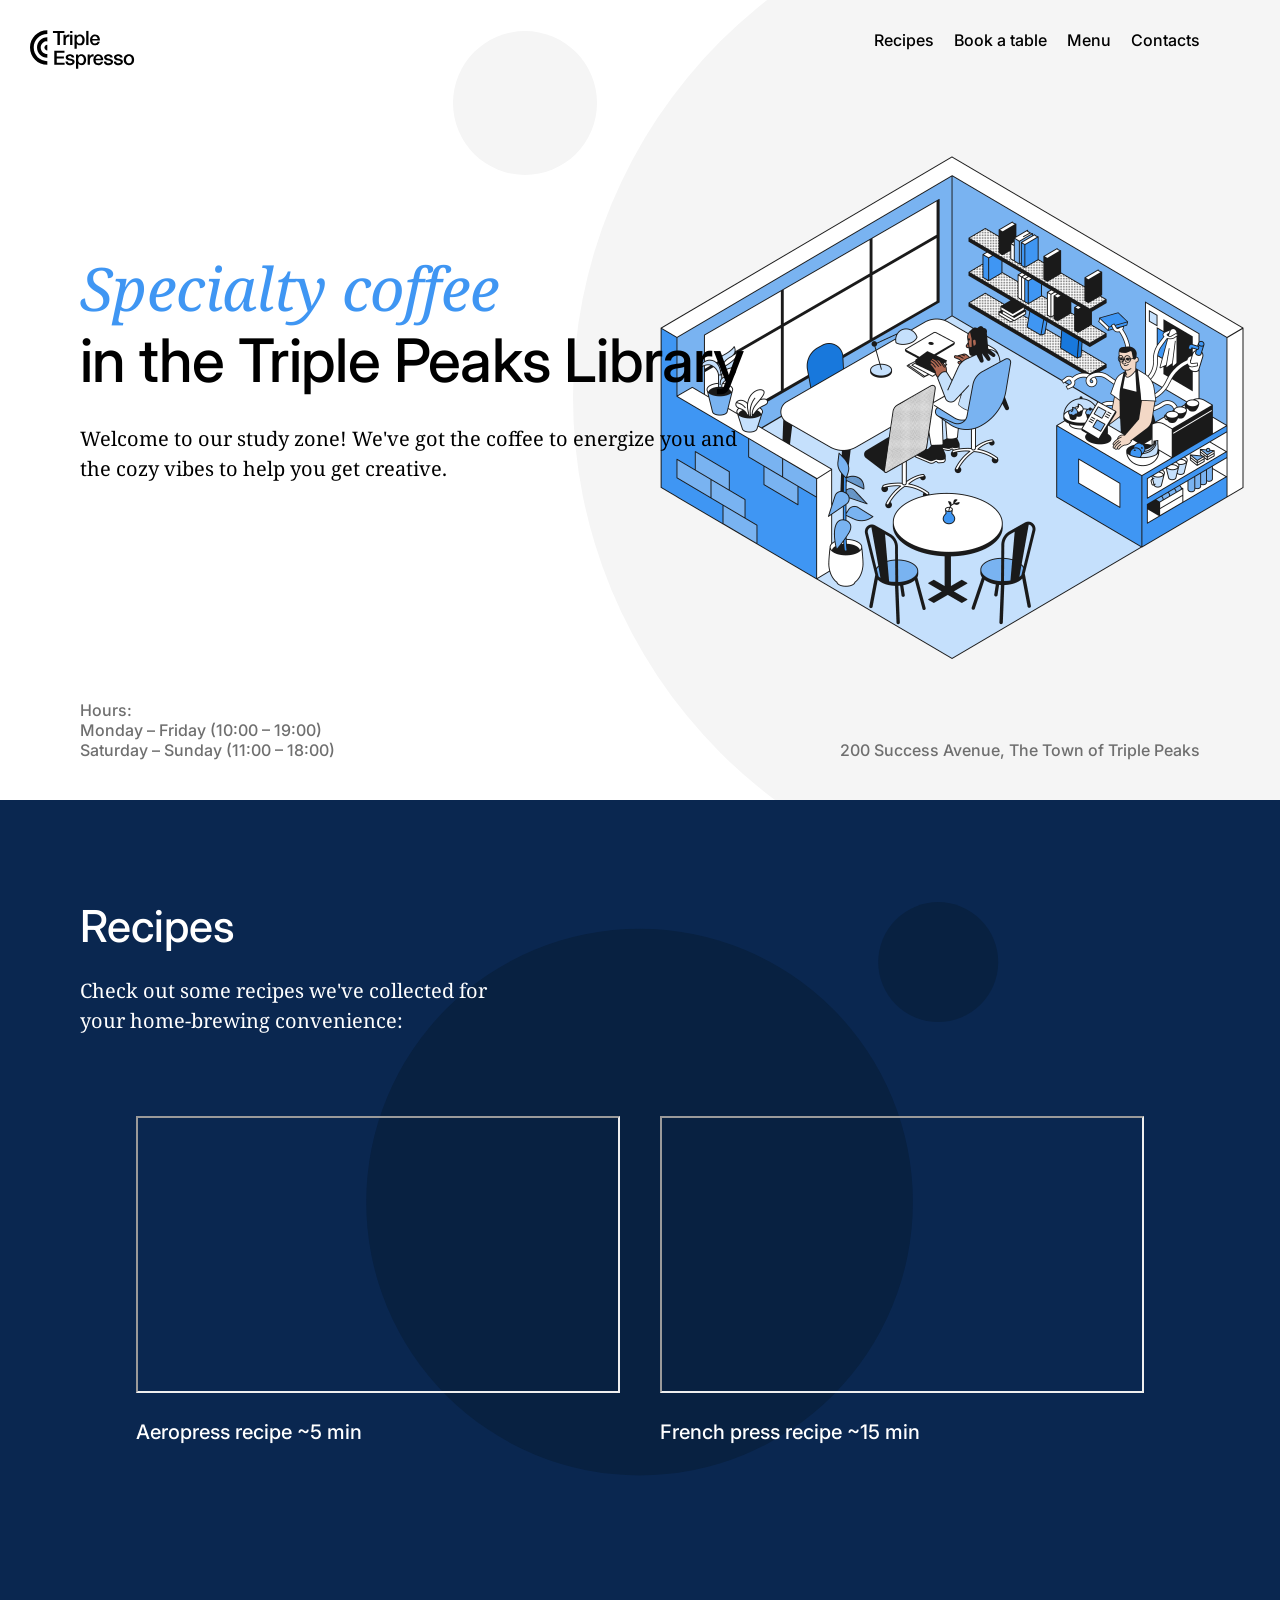
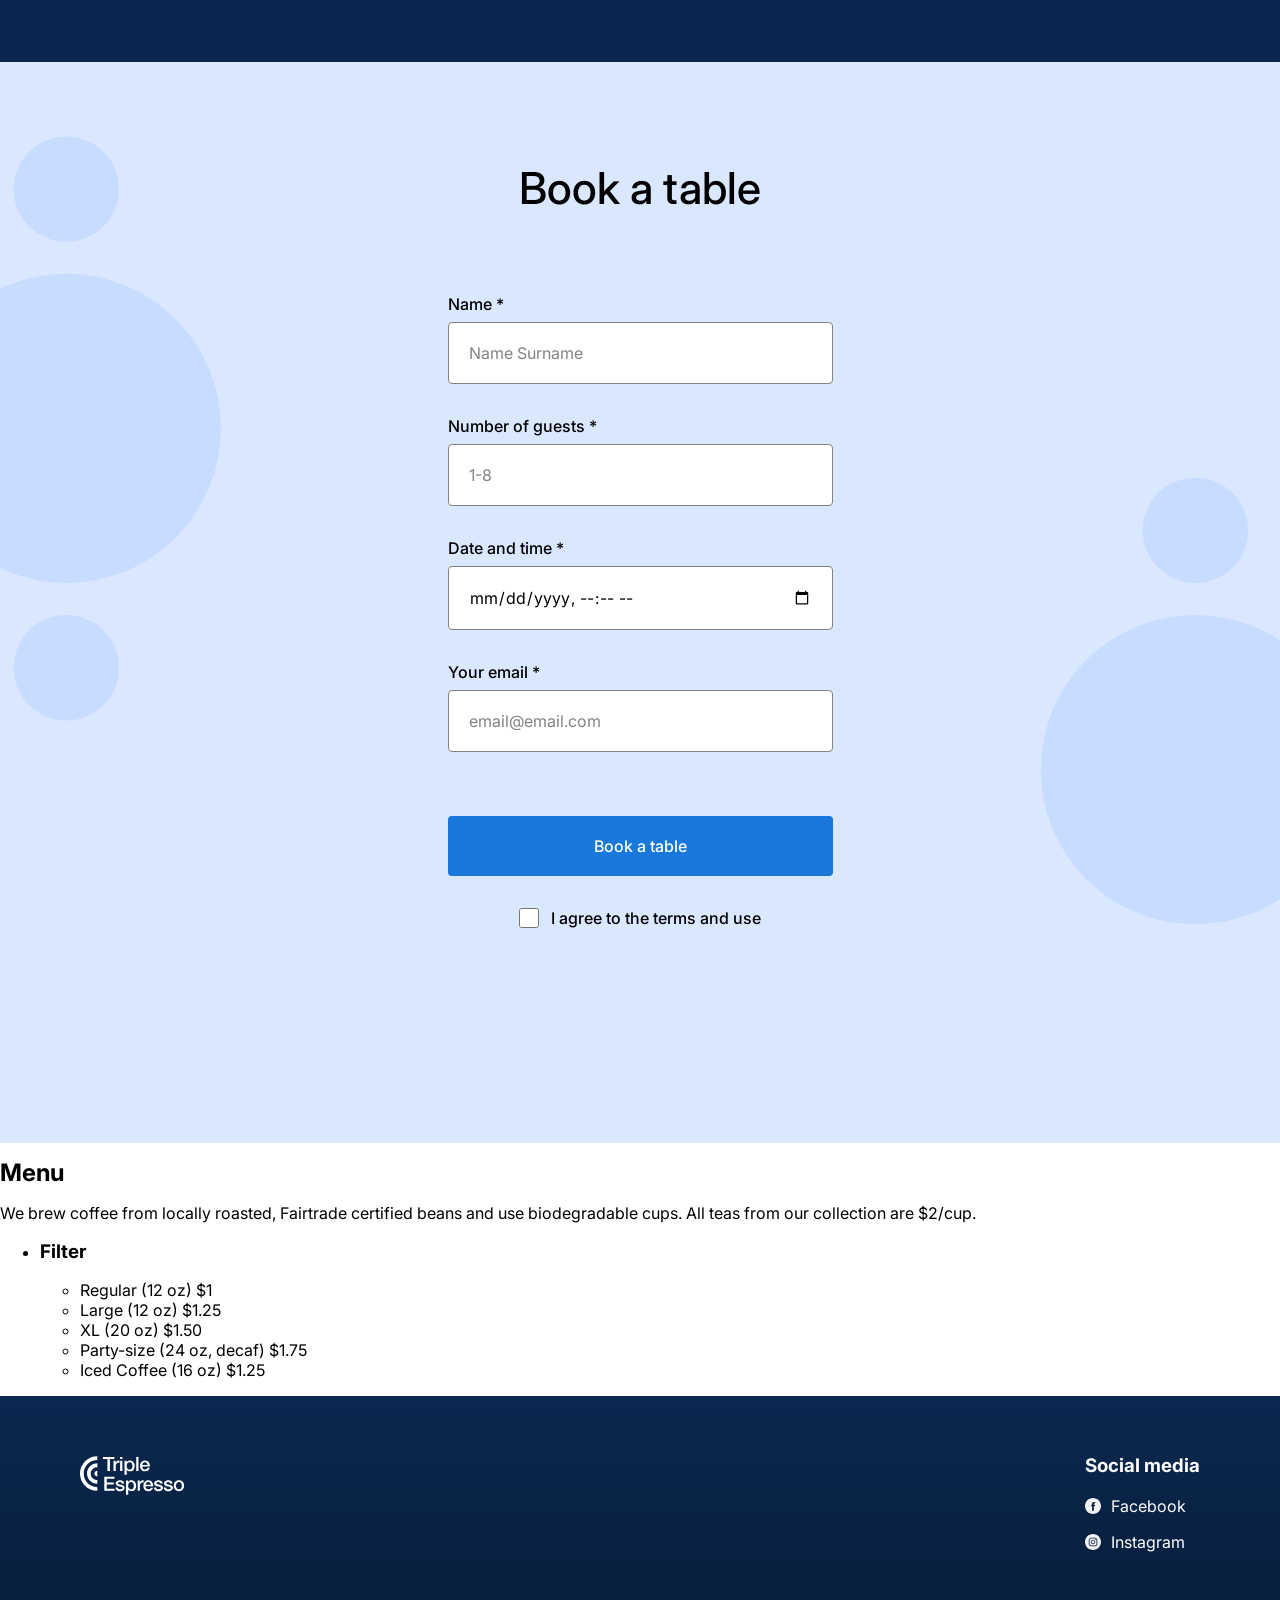
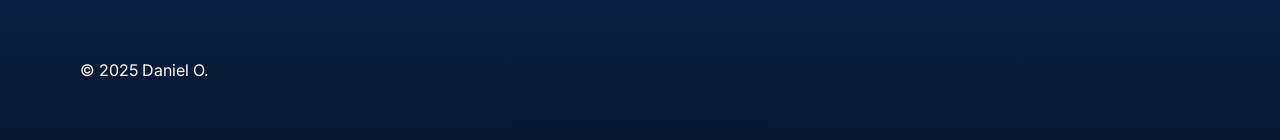
==== se_project_coffeeshop-ft/index.html @ 3f585b09 "Add files via upload" ====
<!DOCTYPE html>
<html lang="en">
  <head>
    <meta charset="UTF-8" />
    <meta http-equiv="X-UA-Compatible" content="IE=edge" />
    <meta name="viewport" content="width=device-width, initial-scale=1.0" />
    <meta name="description" content="Coffee Shop Landing Page" />
    <meta name="author" content="Software Engineer" />
    <meta name="keywords" content="HTML, CSS" />
    <link rel="stylesheet" href="pages/index.css" />
    <link rel="stylesheet" href="vendor/normalize.css" />
    <link rel="preconnect" href="https://fonts.googleapis.com" />
    <link rel="preconnect" href="https://fonts.gstatic.com" crossorigin />
    <link
      href="https://fonts.googleapis.com/css2?family=Inter:wght@100..900&family=Noto+Serif:ital,wght@0,100..900;1,100..900&display=swap"
      rel="stylesheet"
    />
    <link rel="icon" type="image/x-icon" href="favicon.ico" />
    <title>Coffee Shop</title>
  </head>
  <body>
    <div class="page">
      <header class="header">
        <nav class="nav">
          <img
            src="./images/logo_coffeeshop_dark.svg"
            alt="Triple Espresso Coffee Shop Logo"
            class="nav__logo"
          />
          <ul class="nav__links">
            <li><a class="nav__link">Recipes</a></li>
            <li><a class="nav__link">Book a table</a></li>
            <li><a class="nav__link">Menu</a></li>
            <li><a class="nav__link">Contacts</a></li>
          </ul>
        </nav>
        <h1 class="header__title">
          <span class="header__span-accent">Specialty coffee</span>
          in the Triple Peaks Library
        </h1>
        <p class="header__description">
          Welcome to our study zone! We've got the coffee to energize you and
          the cozy vibes to help you get creative.
        </p>
        <img
          src="./images/inside_coffee_shop.png"
          alt="Illustration 'Inside the coffee shop'"
          class="header__image"
        />
        <div class="header__footer">
          <div class="header__hours">
            <p class="header__paragraph">Hours:</p>
            <p class="header__paragraph">Monday – Friday (10:00 – 19:00)</p>
            <p class="header__paragraph">Saturday – Sunday (11:00 – 18:00)</p>
          </div>
          <p class="header__paragraph">
            200 Success Avenue, The Town of Triple Peaks
          </p>
        </div>
      </header>

      <main class="content">
        <!-- Add the recipes section here -->
         <section class="recipes">
          <h2 class="recipes__title">Recipes</h2>
          <p class="recipes__subtitle">Check out some recipes we've collected for your home-brewing convenience:</p>
          <ul class="recipes__videos">
            <li>
              <iframe class="recipes__iframe" src="https://www.youtube.com/embed/j6VlT_jUVPc?si=UdrqPVOujJDQEb-5" title="YouTube video player"  allow="accelerometer; autoplay; clipboard-write; encrypted-media; gyroscope; picture-in-picture; web-share" referrerpolicy="strict-origin-when-cross-origin" allowfullscreen></iframe>

              <p class="recipes__videos-caption">Aeropress recipe ~5 min</p>
            </li>
            <li>
              <iframe class="recipes__iframe" src="https://www.youtube.com/embed/st571DYYTR8?si=dxeDMWac3JKqdhB3" title="YouTube video player"  allow="accelerometer; autoplay; clipboard-write; encrypted-media; gyroscope; picture-in-picture; web-share" referrerpolicy="strict-origin-when-cross-origin" allowfullscreen></iframe>
              <p class="recipes__videos-caption">French press recipe ~15 min</p>
            </li>
          </ul>
         </section>
         <section class="reservation">
          <h2 class="reservation__title">Book a table</h2>
          <form class="form reservation__form">
            <fieldset class="form__fieldset">
              <label for="reservation-name" class="form__label">
                Name *
                <input id="reservation-name" type="text" class="form__input" placeholder="Name Surname" required>
              </label>
              <label for="reservation-guests" class="form__label">
                Number of guests *
                <input  id="reservation-guests" type="number" class="form__input" placeholder="1-8" required>
              </label>
              <label for="reservation-datetime" class="form__label">
                Date and time *
                <input id="reservation-datetime" type="datetime-local" class="form__input" required>
              </label>
              <label for="reservation-email" class="form__label">
                Your email *
                <input id="reservation-email" type="email" class="form__input" placeholder="email@email.com" required>
              </label>
            </fieldset>
            <button type="submit" class="form__button">Book a table</button>
            <label for="terms-of-use" class="form__label form__label_type_checkbox">
              <input id="terms-of-use" type="checkbox" class="form__checkbox" required />
              I agree to the terms and use
            </label>
          </form>
         </section>
         <section class="menu">
          <h2 class="menu__title">Menu</h2>
          <p class="menu__title">
            We brew coffee from locally roasted, Fairtrade certified beans and use biodegradable
            cups. All teas from our collection are $2/cup.
          </p>
          <ul class="menu__cards">
            <li class="cards">
              <h3 class="card__title">Filter</h3>
              <ul class="card__list">
                <li class="card__list-item">Regular (12 oz) $1</li>
                <li class="card__list-item">Large (12 oz) $1.25</li>
                <li class="card__list-item">XL (20 oz) $1.50</li>
                <li class="card__list-item">Party-size (24 oz, decaf) $1.75</li>
                <li class="card__list-item">Iced Coffee (16 oz) $1.25</li>
              </ul>
            </li>
          </ul>
         </section>
      </main>

      <footer class="footer">
        <div class="footer__content">
          <img
            src="./images/logo_coffeeshop_light.svg"
            alt="Triple Peaks Logo"
            class="footer__logo"
          />
          <div>
            <h3 class="footer__social-heading">Social media</h3>
            <ul class="footer__list">
              <li class="footer__list-item">
                <a href="#" class="footer__social-link">
                  <img
                    src="./images/facebook_white.svg"
                    alt="Facebook icon"
                    class="footer__social-icon"
                  />
                  Facebook
                </a>
              </li>
              <li class="footer__list-item">
                <a href="#" class="footer__social-link">
                  <img
                    src="./images/instagram_white.svg"
                    alt="Instagram icon"
                    class="footer__social-icon"
                  />
                  Instagram
                </a>
              </li>
            </ul>
          </div>
        </div>
        <p class="footer__copyright">&copy; 2025 Daniel O.</p>
      </footer>
    </div>
  </body>
</html>
---- se_project_coffeeshop-ft/pages/index.css ----
@import url(../blocks/page.css);
@import url(../blocks/header.css);
@import url(../blocks/nav.css);
@import url(../blocks/recipes.css);
@import url(../blocks/reservation.css);
@import url(../blocks/footer.css);
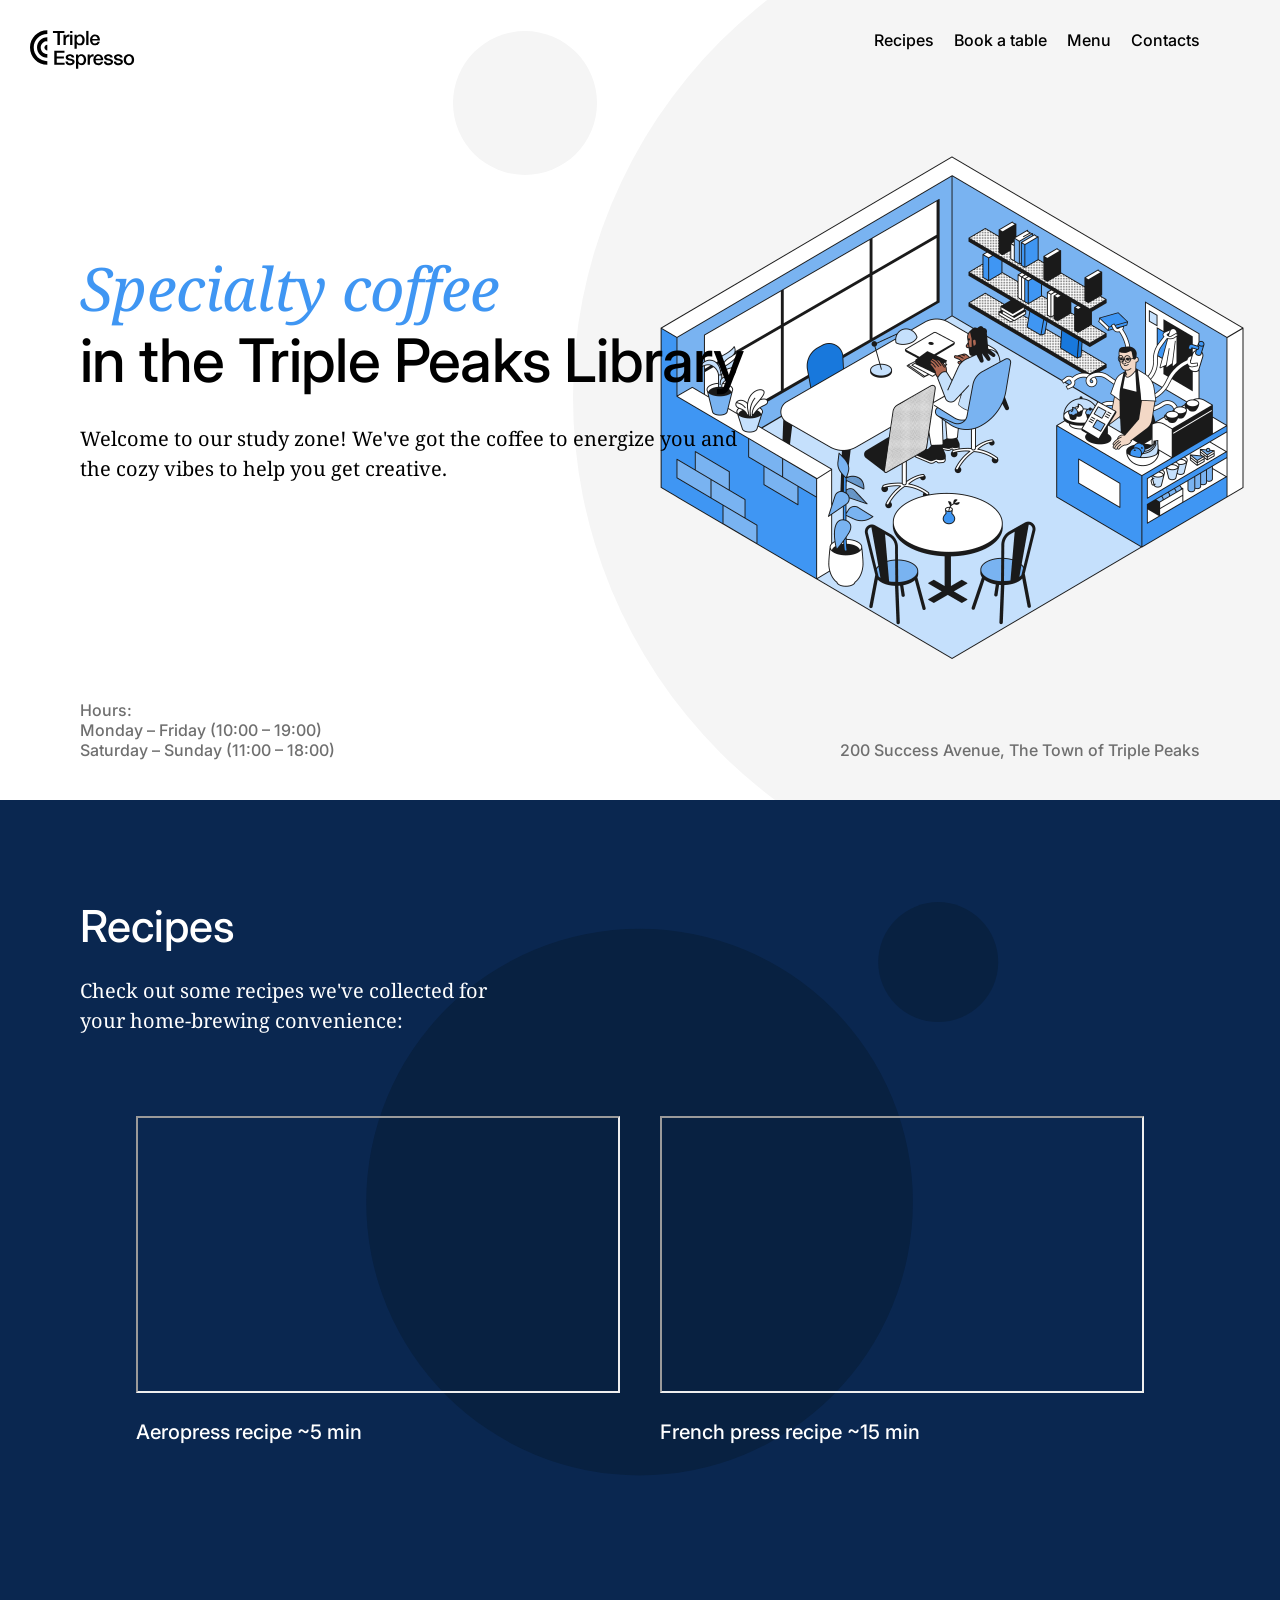
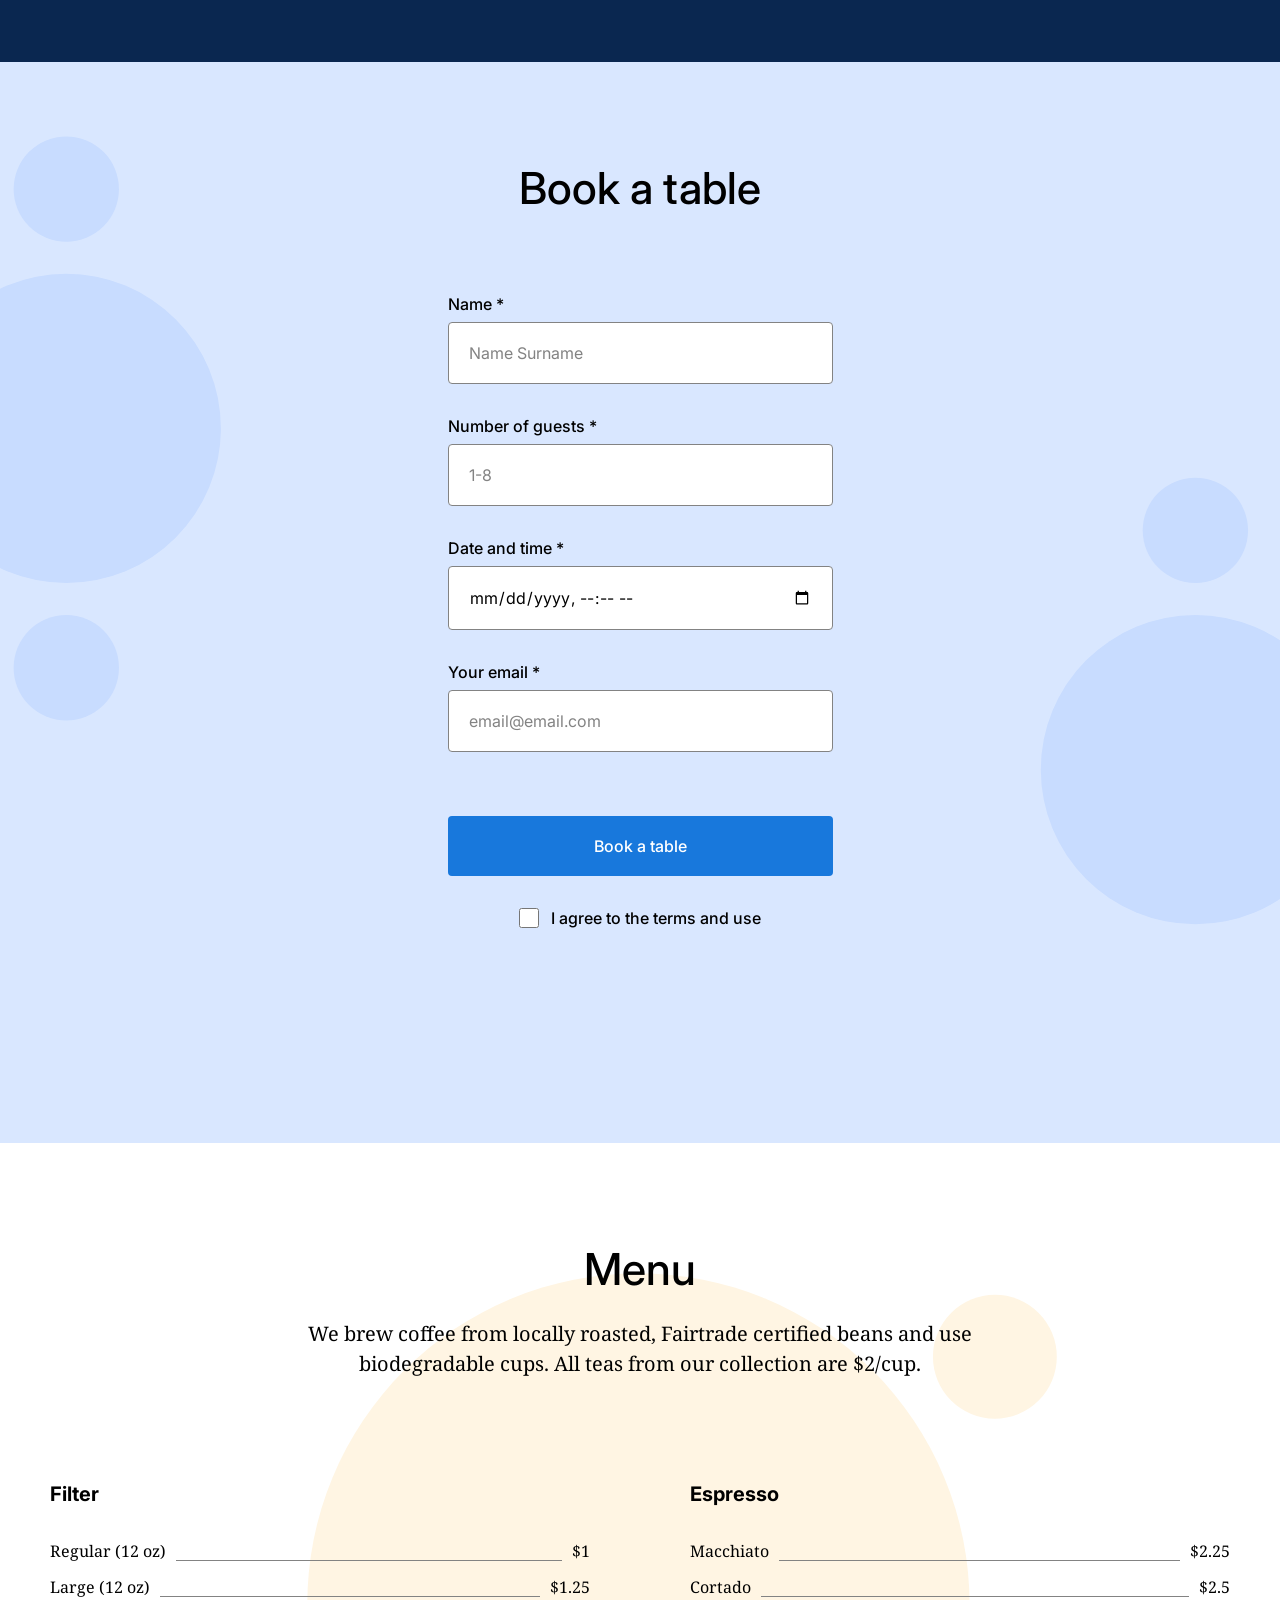
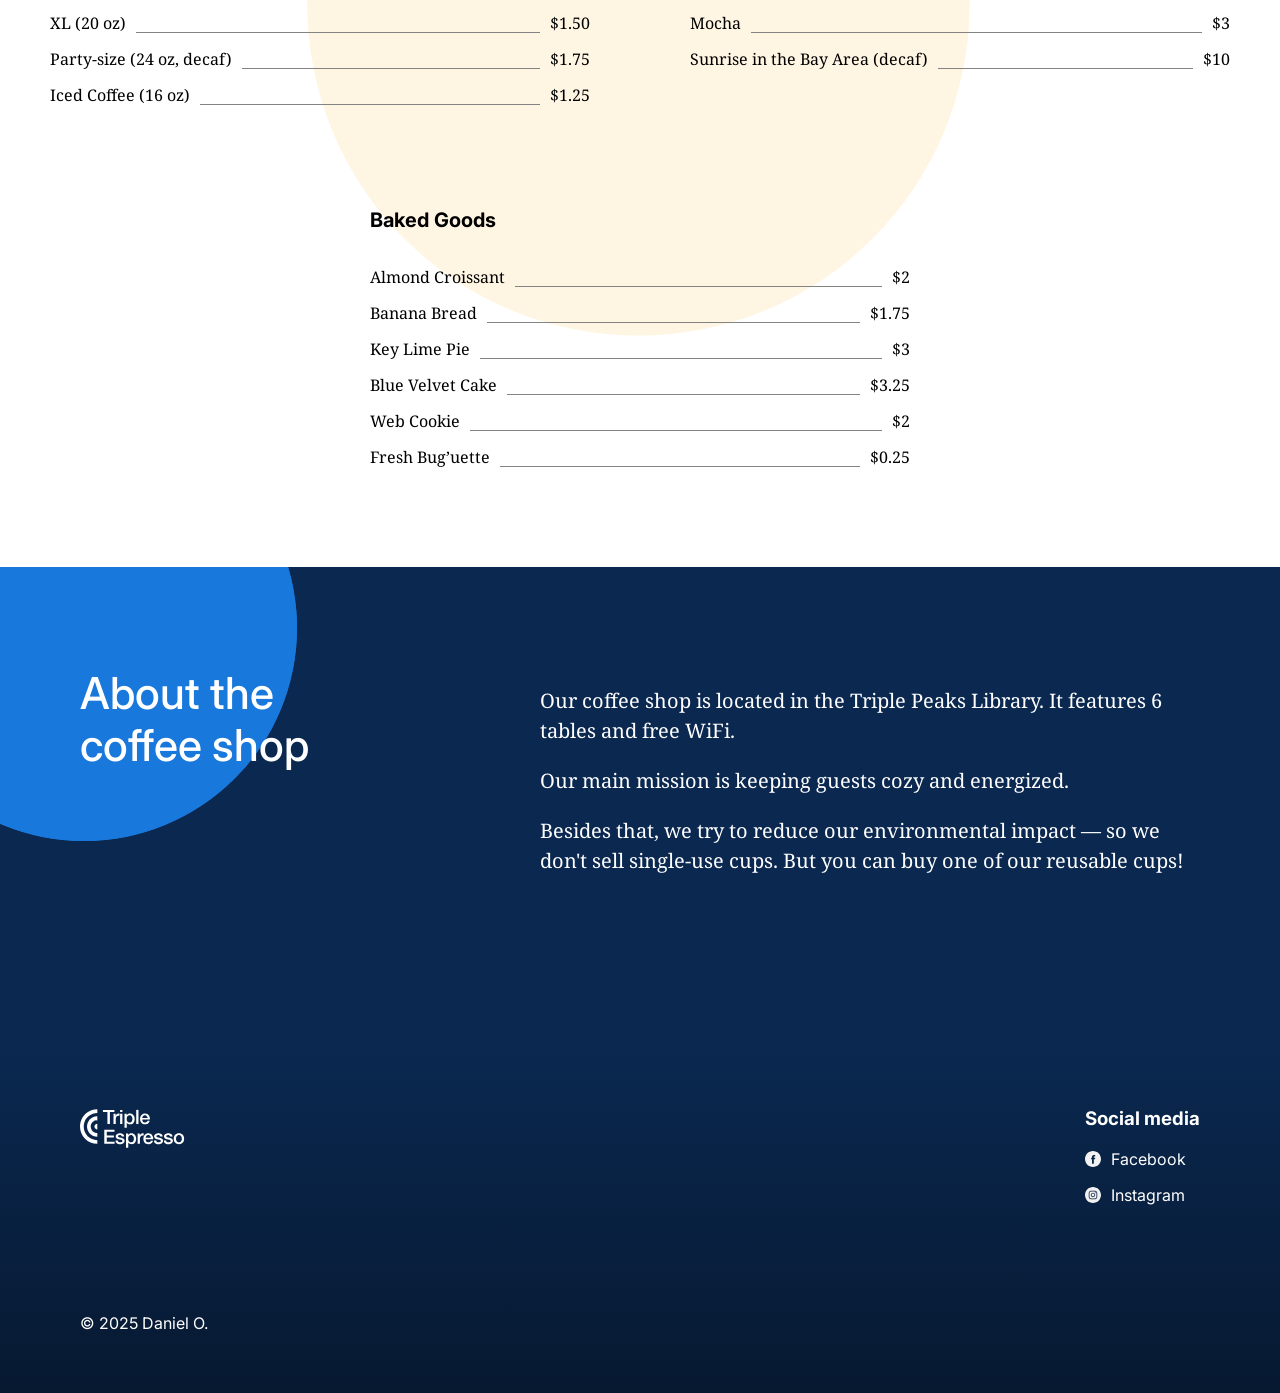
==== commit db3f84ea: "Complete final stage of Coffeeshop Landing Page" ====
--- a/se_project_coffeeshop-ft/index.html
+++ b/se_project_coffeeshop-ft/index.html
@@ -28,10 +28,10 @@
             class="nav__logo"
           />
           <ul class="nav__links">
-            <li><a class="nav__link">Recipes</a></li>
-            <li><a class="nav__link">Book a table</a></li>
-            <li><a class="nav__link">Menu</a></li>
-            <li><a class="nav__link">Contacts</a></li>
+            <li><a href="#recipes" class="nav__link">Recipes</a></li>
+            <li><a href="#reservation" class="nav__link">Book a table</a></li>
+            <li><a href="#menu" class="nav__link">Menu</a></li>
+            <li><a href="#footer" class="nav__link">Contacts</a></li>
           </ul>
         </nav>
         <h1 class="header__title">
@@ -60,8 +60,8 @@
       </header>
 
       <main class="content">
-        <!-- Add the recipes section here -->
-         <section class="recipes">
+        <!-- recipes section -->
+         <section class="recipes" id="recipes">
           <h2 class="recipes__title">Recipes</h2>
           <p class="recipes__subtitle">Check out some recipes we've collected for your home-brewing convenience:</p>
           <ul class="recipes__videos">
@@ -76,7 +76,8 @@
             </li>
           </ul>
          </section>
-         <section class="reservation">
+         <!-- reservation section -->
+         <section class="reservation" id="reservation">
           <h2 class="reservation__title">Book a table</h2>
           <form class="form reservation__form">
             <fieldset class="form__fieldset">
@@ -104,28 +105,67 @@
             </label>
           </form>
          </section>
-         <section class="menu">
+         <section class="menu" id="menu">
           <h2 class="menu__title">Menu</h2>
-          <p class="menu__title">
+          <p class="menu__subtitle">
             We brew coffee from locally roasted, Fairtrade certified beans and use biodegradable
             cups. All teas from our collection are $2/cup.
           </p>
           <ul class="menu__cards">
-            <li class="cards">
+            <!-- First card -->
+            <li class="card">
               <h3 class="card__title">Filter</h3>
               <ul class="card__list">
-                <li class="card__list-item">Regular (12 oz) $1</li>
-                <li class="card__list-item">Large (12 oz) $1.25</li>
-                <li class="card__list-item">XL (20 oz) $1.50</li>
-                <li class="card__list-item">Party-size (24 oz, decaf) $1.75</li>
-                <li class="card__list-item">Iced Coffee (16 oz) $1.25</li>
+                <li class="card__list-item">Regular (12 oz)<span class="card__list-divider"></span>$1</li>
+                <li class="card__list-item">Large (12 oz)<span class="card__list-divider"></span>$1.25</li>
+                <li class="card__list-item">XL (20 oz)<span class="card__list-divider"></span>$1.50</li>
+                <li class="card__list-item">Party-size (24 oz, decaf)<span class="card__list-divider"></span>$1.75</li>
+                <li class="card__list-item">Iced Coffee (16 oz)<span class="card__list-divider"></span>$1.25</li>
               </ul>
             </li>
+            <!-- Second card -->
+            <li class="card">
+              <h3 class="card__title">Espresso</h3>
+              <ul class="card__list">
+                <li class="card__list-item">Macchiato<span class="card__list-divider"></span>$2.25</li>
+                <li class="card__list-item">Cortado<span class="card__list-divider"></span>$2.5</li>
+                <li class="card__list-item">Mocha<span class="card__list-divider"></span>$3</li>
+                <li class="card__list-item">Sunrise in the Bay Area (decaf)<span class="card__list-divider"></span>$10</li>
+              </ul>
+            </li>
+            <!-- Third card -->
+            <li class="card">
+              <h3 class="card__title">Baked Goods</h3>
+              <ul class="card__list">
+                <li class="card__list-item">Almond Croissant<span class="card__list-divider"></span>$2</li>
+                <li class="card__list-item">Banana Bread<span class="card__list-divider"></span>$1.75</li>
+                <li class="card__list-item">Key Lime Pie<span class="card__list-divider"></span>$3</li>
+                <li class="card__list-item">Blue Velvet Cake<span class="card__list-divider"></span>$3.25</li>
+                <li class="card__list-item">Web Cookie<span class="card__list-divider"></span>$2</li>
+                <li class="card__list-item">Fresh Bug’uette<span class="card__list-divider"></span>$0.25</li>
+              </ul>
+            </li>
           </ul>
          </section>
+         <!-- about section -->
+         <section class="about">
+           <h2 class="about__title">About the coffee shop</h2>
+           <div class="about__content">
+            <p class="about__paragraph">Our coffee shop is located in the Triple Peaks Library. It features 6
+              tables and free WiFi.
+            </p>
+            <p class="about__paragraph">Our main mission is keeping guests cozy and energized.              
+            </p>
+            <p class="about__paragraph">Besides that, we try to reduce our environmental impact — so we
+              don't sell single-use cups. But you can buy one of our reusable cups!
+            </p>
+           </div>
+           <div class="about__circle"></div>
+           <div class="about__circle about__circle_animation_blurred"></div>
+         </section>
       </main>
-
-      <footer class="footer">
+      <!-- footer -->
+      <footer class="footer" id="footer">
         <div class="footer__content">
           <img
             src="./images/logo_coffeeshop_light.svg"
--- a/se_project_coffeeshop-ft/pages/index.css
+++ b/se_project_coffeeshop-ft/pages/index.css
@@ -3,6 +3,9 @@
 @import url(../blocks/nav.css);
 @import url(../blocks/recipes.css);
 @import url(../blocks/reservation.css);
+@import url(../blocks/menu.css);
+@import url(../blocks/card.css);
+@import url(../blocks/about.css);
 @import url(../blocks/footer.css);
 
 
